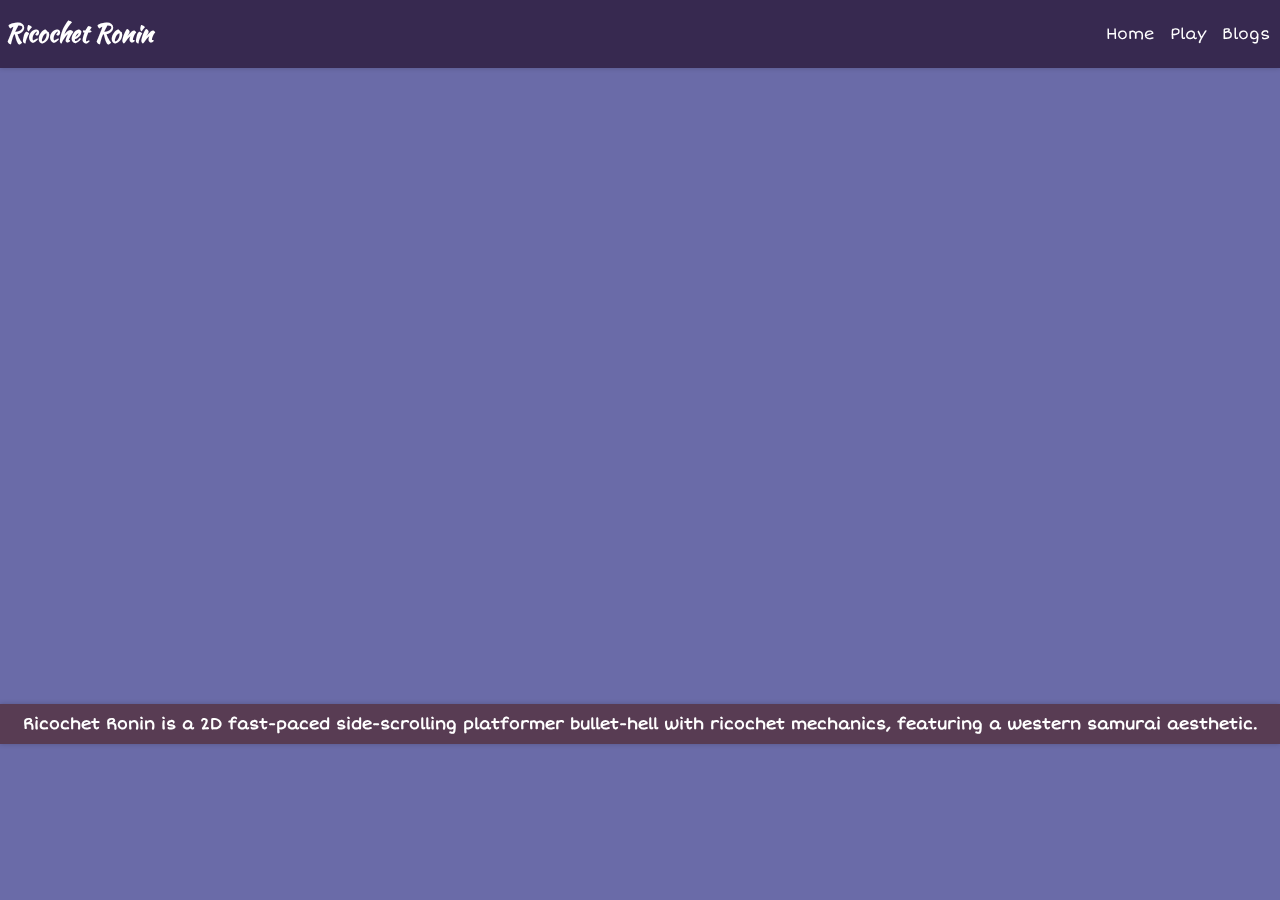
==== index.html @ 6682a8b3 "Color Palette Implementation" ====
<!DOCTYPE html>
<html>

<head>
    <meta charset="UTF-8">
    <meta http-equiv="X-UA-Compatible" content="IE=edge">
    <meta name="viewport" content="width=device-width, initial-scale=1.0">
    <title>Ricochet Ronin</title>
    <link rel="stylesheet" href="css/main.css">
</head>

<body>
    <div class="preview">
        <video autoplay loop muted src="videos/rr_trailer_test.mp4"></video>
    </div>

    <div class="header">
        <a href="index.html">
            <h2>Ricochet Ronin</h2>
        </a>
        <div class="nav">
            <a href="index.html">Home</a>
            <a href="https://douglasngo.itch.io/ricochet-ronin-beta-enemy-test" target="_blank">Play</a>
            <a href="blogs.html">Blogs</a>
        </div>
    </div>

    <div class="content">
        <h4 class="pitch">
            Ricochet Ronin is a 2D fast-paced side-scrolling platformer bullet-hell with ricochet mechanics, featuring a
            western samurai aesthetic.
        </h4>
    </div>

</body>

</html>
---- css/main.css ----
@import url('https://fonts.googleapis.com/css2?family=Kaushan+Script&family=Short+Stack&display=swap');

:root{
    --primary-color: #d8d9e3;
    --primary-dark: #6a6ba8;
    --primary-very-dark: #372950;
    --secondary-color: #583c53;
    --tertiary-color: #191826;
    --font-primary-color: #060506;
    --font-secondary-color: #ffffff;
}

* {
    margin: 0px;
    padding: 0px;
    box-sizing: border-box;
    font-family: 'Short Stack', cursive;
    color: var(--font-secondary-color);
}


body{
    margin: 0;
    background-color: var(--primary-dark);
    color: var(--font-secondary-color);
}

body h2{
    font-family: 'Kaushan Script', cursive;
}

.header{
    box-shadow: 0px 0px 5px 0px rgba(0, 0, 0, 0.2);
    background-color: var(--primary-very-dark);
    width: 100%;
    height: 7.5%;
    padding: 0px 5px;
    position: fixed;
    top: 0;
    display: flex;
    justify-content: space-between;
    align-items: center;
}

.header a{
    text-decoration: none;
}

.nav a{
    display: inline-block;
    text-align: center;
    padding: 0px 5px;
    text-decoration: none;
}

.preview{
    padding-bottom: 55%;
}

.preview video{
    width: 100%;
    position: fixed;
    top: 0;
    z-index: -1;
}

.top{
    padding-top: 5%;
}

.back-button {
    background-color: var(--primary-very-dark);
    margin: 5% 0;
    font-size: 18px;
    padding: 2px 15px;
    border-radius: 6px;
    margin-left: 1%;
    transition-duration: 0.3s;
}

.back-button:hover {
    background-color: black;
    color: white;
}

.back-button:active {
    transform: translateY(4px);
  }

.content{
    background-color: var(--primary-color);
    padding: 0;
}

.content p{
    margin: 0;
}

.pitch{
    box-shadow: 0px 0px 5px 0px rgba(0, 0, 0, 0.2);

    box-shadow: 0px, 0px, 5px, 0px, rgba(0, 0, 0, 0.2);
    background-color: var(--secondary-color);
    padding: 10px 2px;
    margin: 0;
    text-align: center;
    position: sticky; bottom: 100px;
}


.teamlist{
    list-style: none;

    padding: 25px;

    display: flex;
    justify-content: center;
    align-items: center;
    margin: auto;
    flex-wrap: wrap;
}

.membercard{
    width: 10em;
    height: 10em;
    
    margin: 30px 20px;
    padding: 20px;

    display: flex;
    justify-content: center;
    text-align: center;

    background-color: var(--secondary-color);

    box-shadow: 0px 0px 5px 0px rgba(0, 0, 0, 0.2);
}

.membercard a{
    text-decoration: none;
}

.membercard img{
    z-index: -1;
    border-radius: 50%;
}

.plaque{
    background-color: var(--primary-very-dark);
    box-shadow: 0px 0px 5px 0px rgba(0, 0, 0, 0.2);
    padding: 10px 0px;
    width: 11em;
}

#game-link-container {
    margin-top: 10%;
    display: flex;
    justify-content: flex-start;
    
}

#game-link {
    padding-left: 10px;
}

/*
#
#
# Blog Stuff
#
#
*/

.container {
    width: 100%;
}

.container .row {
    width: 80%;
    margin: auto;
}

.container .row .blogheader {
    width: 60%;
    text-align: center;
    margin: auto;
}

.container .row .blogheader h1 {
    padding-top: 30px;
    font-size: 45px;
    color: var(--font-secondary-color);
}

.container .row .blogheader p {
    margin-top: 15px;
    font-size: 18px;
    line-height: 1.5;
    color: var(--font-secondary-color);
}

.blogcontent {
    display: flex;
    justify-content: center;
    align-items: center;
    margin: auto;
    flex-wrap: wrap;
}

.blogcontent .card {
    flex-grow: 1;
    margin: 50px 20px;
    box-shadow: 0px 0px 5px 0px rgba(0, 0, 0, 0.2);
    background-color: var(--primary-very-dark);
}

.blogcontent .card img {
    width: 500px;
    height: auto;
    margin: 10px;
}

.blogcontent .card h2 {
    margin-top: 10px;
    margin-left: 10px;
}

.blogcontent .card h4 {
    margin-top: 10px;
    margin-left: 10px;
    font-size: 18px;
}

.blogcontent .card p {
    font-size: 15px;
    color: var(--font-secondary-color);
    line-height: 1.5;
    padding: 10px;
}

@media screen and (max-width: 768px) {
    .teamlist{
        flex-direction: column;
    }
    
    .blogcontent{
        flex-direction: column;
    }
}
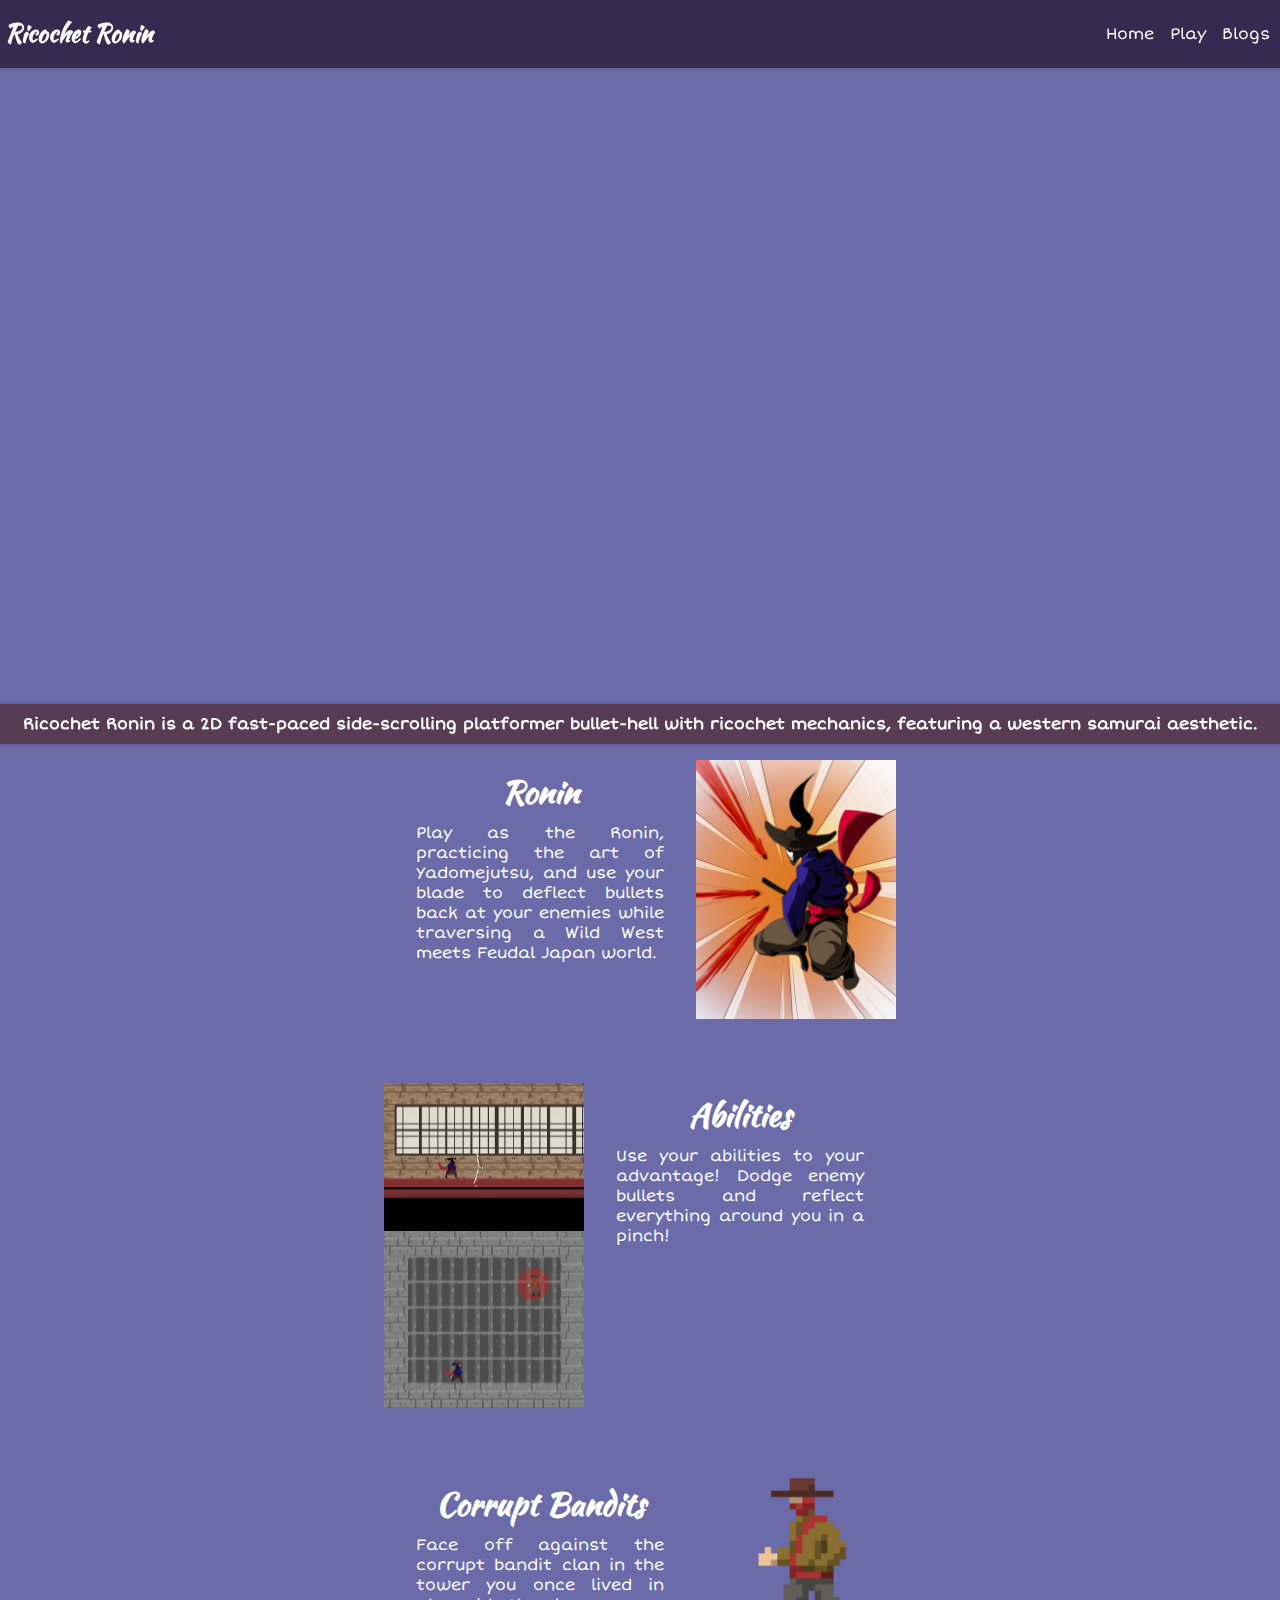
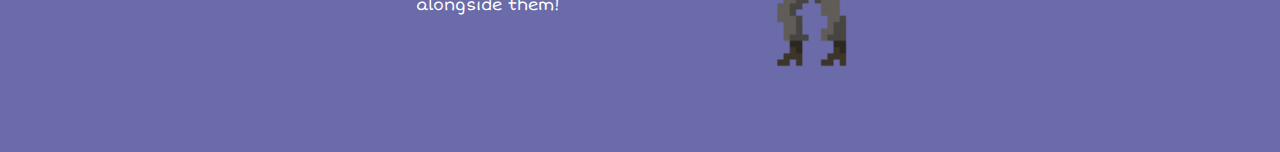
==== commit cd6852a5: "PPJs Week 07 + Website Updates" ====
--- a/index.html
+++ b/index.html
@@ -11,7 +11,7 @@
 
 <body>
     <div class="preview">
-        <video autoplay loop muted src="videos/rr_trailer_test.mp4"></video>
+        <video autoplay loop muted src="videos/rr-trailer.mp4"></video>
     </div>
 
     <div class="header">
@@ -20,7 +20,7 @@
         </a>
         <div class="nav">
             <a href="index.html">Home</a>
-            <a href="https://douglasngo.itch.io/ricochet-ronin-beta-enemy-test" target="_blank">Play</a>
+            <a href="download.html">Play</a>
             <a href="blogs.html">Blogs</a>
         </div>
     </div>
@@ -30,6 +30,55 @@
             Ricochet Ronin is a 2D fast-paced side-scrolling platformer bullet-hell with ricochet mechanics, featuring a
             western samurai aesthetic.
         </h4>
+
+        <div class="summary">
+            <div class="img-w-summary">
+                <div class="horiz-block">
+                    <h1>
+                        Ronin
+                    </h1>
+                    <p>
+                        Play as the Ronin, practicing the art of Yadomejutsu, and use your blade to deflect bullets back
+                        at your enemies while traversing a Wild West meets Feudal Japan world.
+                    </p>
+                </div>
+                <div class="horiz-block">
+                    <img src="images/content/hero-1.png" alt="">
+                </div>
+            </div>
+
+            <div class="img-w-summary">
+                <div class="horiz-block">
+                    <img src="images/content/dash.gif" alt="">
+                    <img src="images/content/omni.gif" alt="">
+                </div>
+                <div class="horiz-block">
+                    <h1>
+                        Abilities
+                    </h1>
+                    <p>
+                        Use your abilities to your advantage! Dodge enemy bullets and reflect everything around you in a
+                        pinch!
+                    </p>
+                </div>
+            </div>
+
+            <div class="img-w-summary">
+                <div class="horiz-block">
+                    <h1>
+                        Corrupt Bandits
+                    </h1>
+                    <p>
+                        Face off against the corrupt bandit clan in the tower you once lived in alongside them!
+                    </p>
+                </div>
+                <div class="horiz-block">
+                    <img src="images/ryan_k/idle-w7.gif" alt="">
+                </div>
+            </div>
+
+        </div>
+
     </div>
 
 </body>
--- a/css/main.css
+++ b/css/main.css
@@ -29,6 +29,10 @@
     font-family: 'Kaushan Script', cursive;
 }
 
+body h1{
+    font-family: 'Kaushan Script', cursive;
+}
+
 .header{
     box-shadow: 0px 0px 5px 0px rgba(0, 0, 0, 0.2);
     background-color: var(--primary-very-dark);
@@ -88,12 +92,16 @@
   }
 
 .content{
-    background-color: var(--primary-color);
+    background-color: var(--primary-dark);
     padding: 0;
 }
 
 .content p{
     margin: 0;
+}
+
+.ronin-cling{
+    right: 0px;
 }
 
 .pitch{
@@ -105,6 +113,36 @@
     margin: 0;
     text-align: center;
     position: sticky; bottom: 100px;
+}
+
+.summary{
+    text-align: justify;
+    padding: 1em 30%;
+}
+
+.img-w-summary{
+    display: flex;
+    flex-direction: row;
+    align-items: stretch;
+    margin: 0 0 4em 0;
+}
+
+.img-w-summary h1{
+    text-align: center;
+    padding: 0.25em 0;
+}
+
+.img-w-summary p{
+    padding: 0 2em;
+}
+
+.img-w-summary img{
+    width: 200px;
+}
+
+.horiz-block{
+    display: flex;
+    flex-direction: column;
 }
 
 
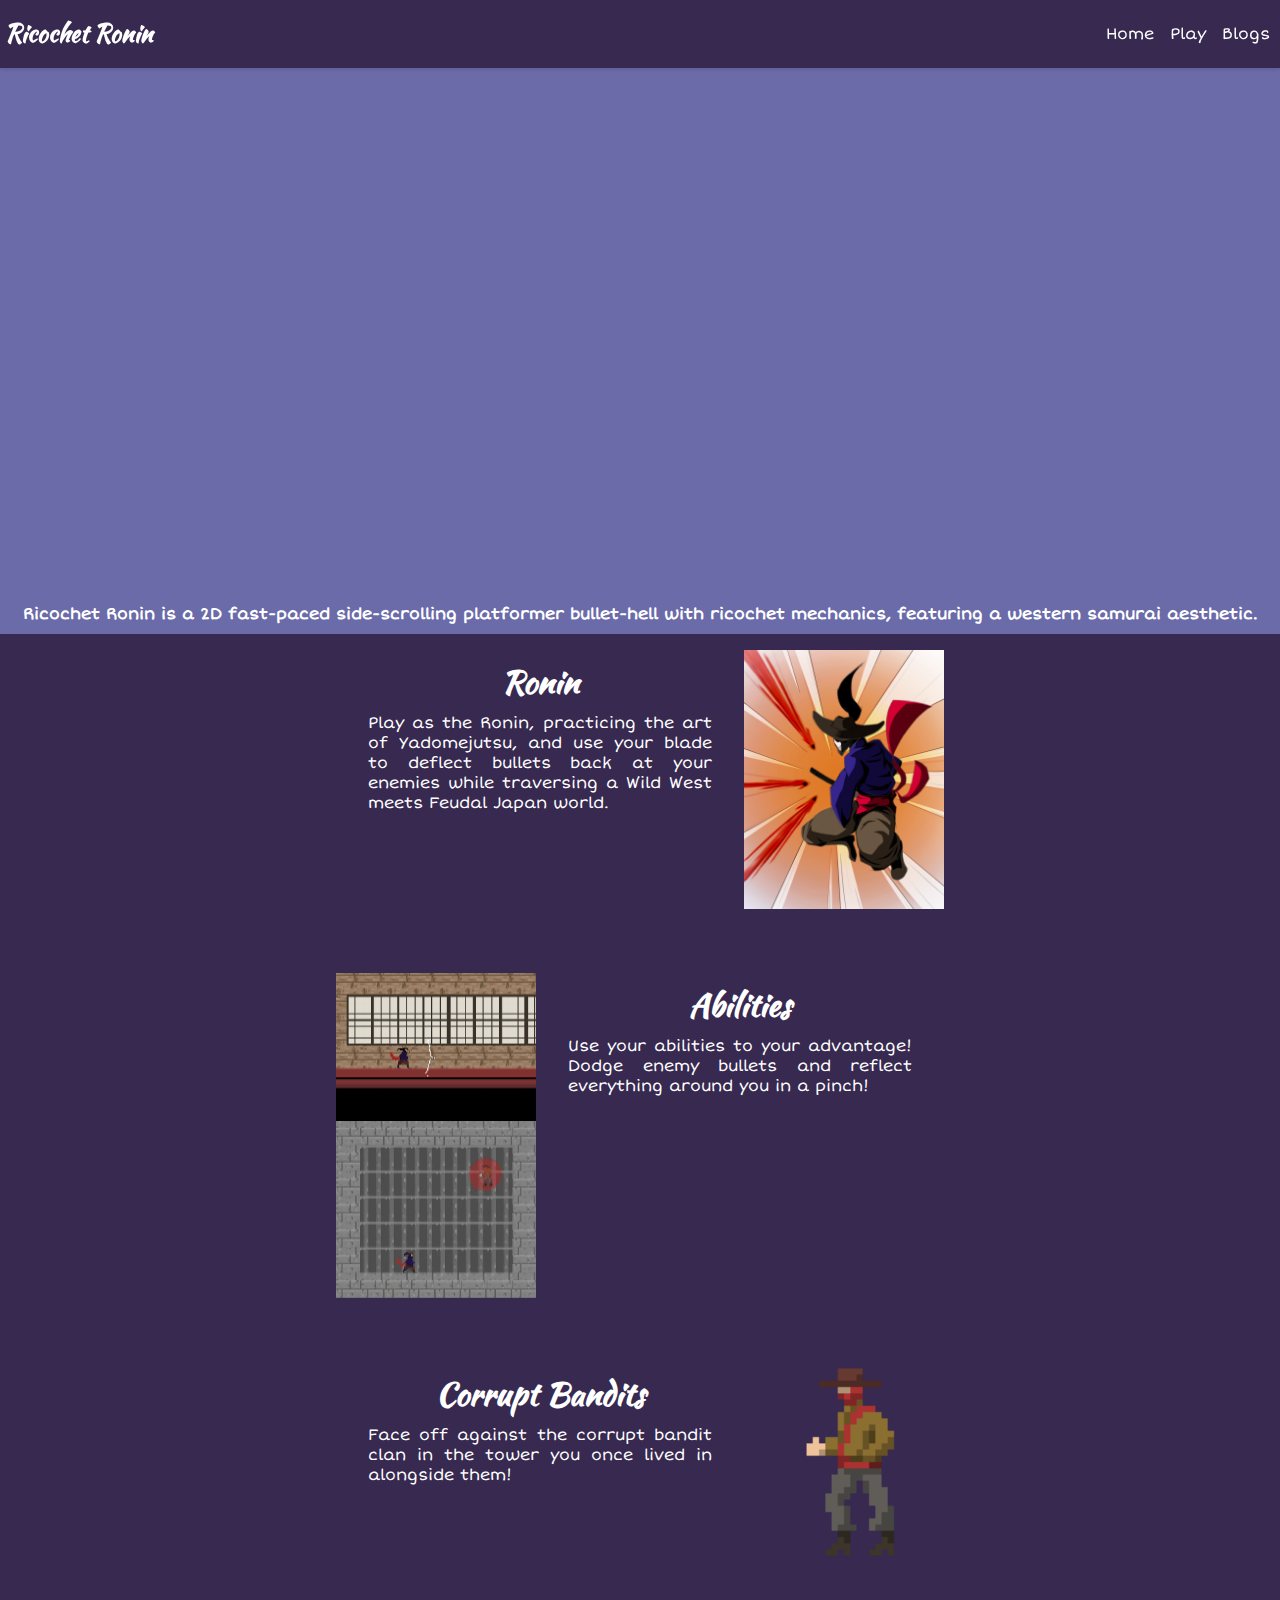
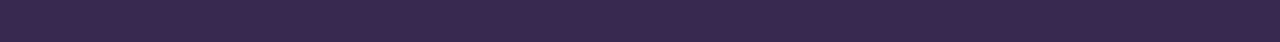
==== commit 878fe486: "New Trailer + Postmortem Start" ====
--- a/index.html
+++ b/index.html
@@ -10,10 +10,6 @@
 </head>
 
 <body>
-    <div class="preview">
-        <video autoplay loop muted src="videos/rr-trailer.mp4"></video>
-    </div>
-
     <div class="header">
         <a href="index.html">
             <h2>Ricochet Ronin</h2>
@@ -23,6 +19,12 @@
             <a href="download.html">Play</a>
             <a href="blogs.html">Blogs</a>
         </div>
+    </div>
+
+    <div class="top"></div>
+
+    <div class="preview">
+        <video autoplay loop muted src="videos/rr-trailer.mp4"></video>
     </div>
 
     <div class="content">
--- a/css/main.css
+++ b/css/main.css
@@ -57,10 +57,6 @@
     text-decoration: none;
 }
 
-.preview{
-    padding-bottom: 55%;
-}
-
 .preview video{
     width: 100%;
     position: fixed;
@@ -69,7 +65,7 @@
 }
 
 .top{
-    padding-top: 5%;
+    padding-top: 4.4%;
 }
 
 .back-button {
@@ -92,8 +88,9 @@
   }
 
 .content{
-    background-color: var(--primary-dark);
+    background-color: var(--primary-very-dark);
     padding: 0;
+    margin-top: 42%;
 }
 
 .content p{
@@ -105,19 +102,21 @@
 }
 
 .pitch{
-    box-shadow: 0px 0px 5px 0px rgba(0, 0, 0, 0.2);
-
     box-shadow: 0px, 0px, 5px, 0px, rgba(0, 0, 0, 0.2);
-    background-color: var(--secondary-color);
+    background-color: var(--primary-dark);
     padding: 10px 2px;
     margin: 0;
     text-align: center;
-    position: sticky; bottom: 100px;
 }
 
 .summary{
     text-align: justify;
-    padding: 1em 30%;
+    padding: 1em;
+    display: flex;
+    flex-direction: column;
+    margin: auto;
+    width: 40em;
+    background-color: var(--primary-very-dark);
 }
 
 .img-w-summary{
@@ -187,7 +186,7 @@
     background-color: var(--primary-very-dark);
     box-shadow: 0px 0px 5px 0px rgba(0, 0, 0, 0.2);
     padding: 10px 0px;
-    width: 11em;
+    width: 12em;
 }
 
 #game-link-container {
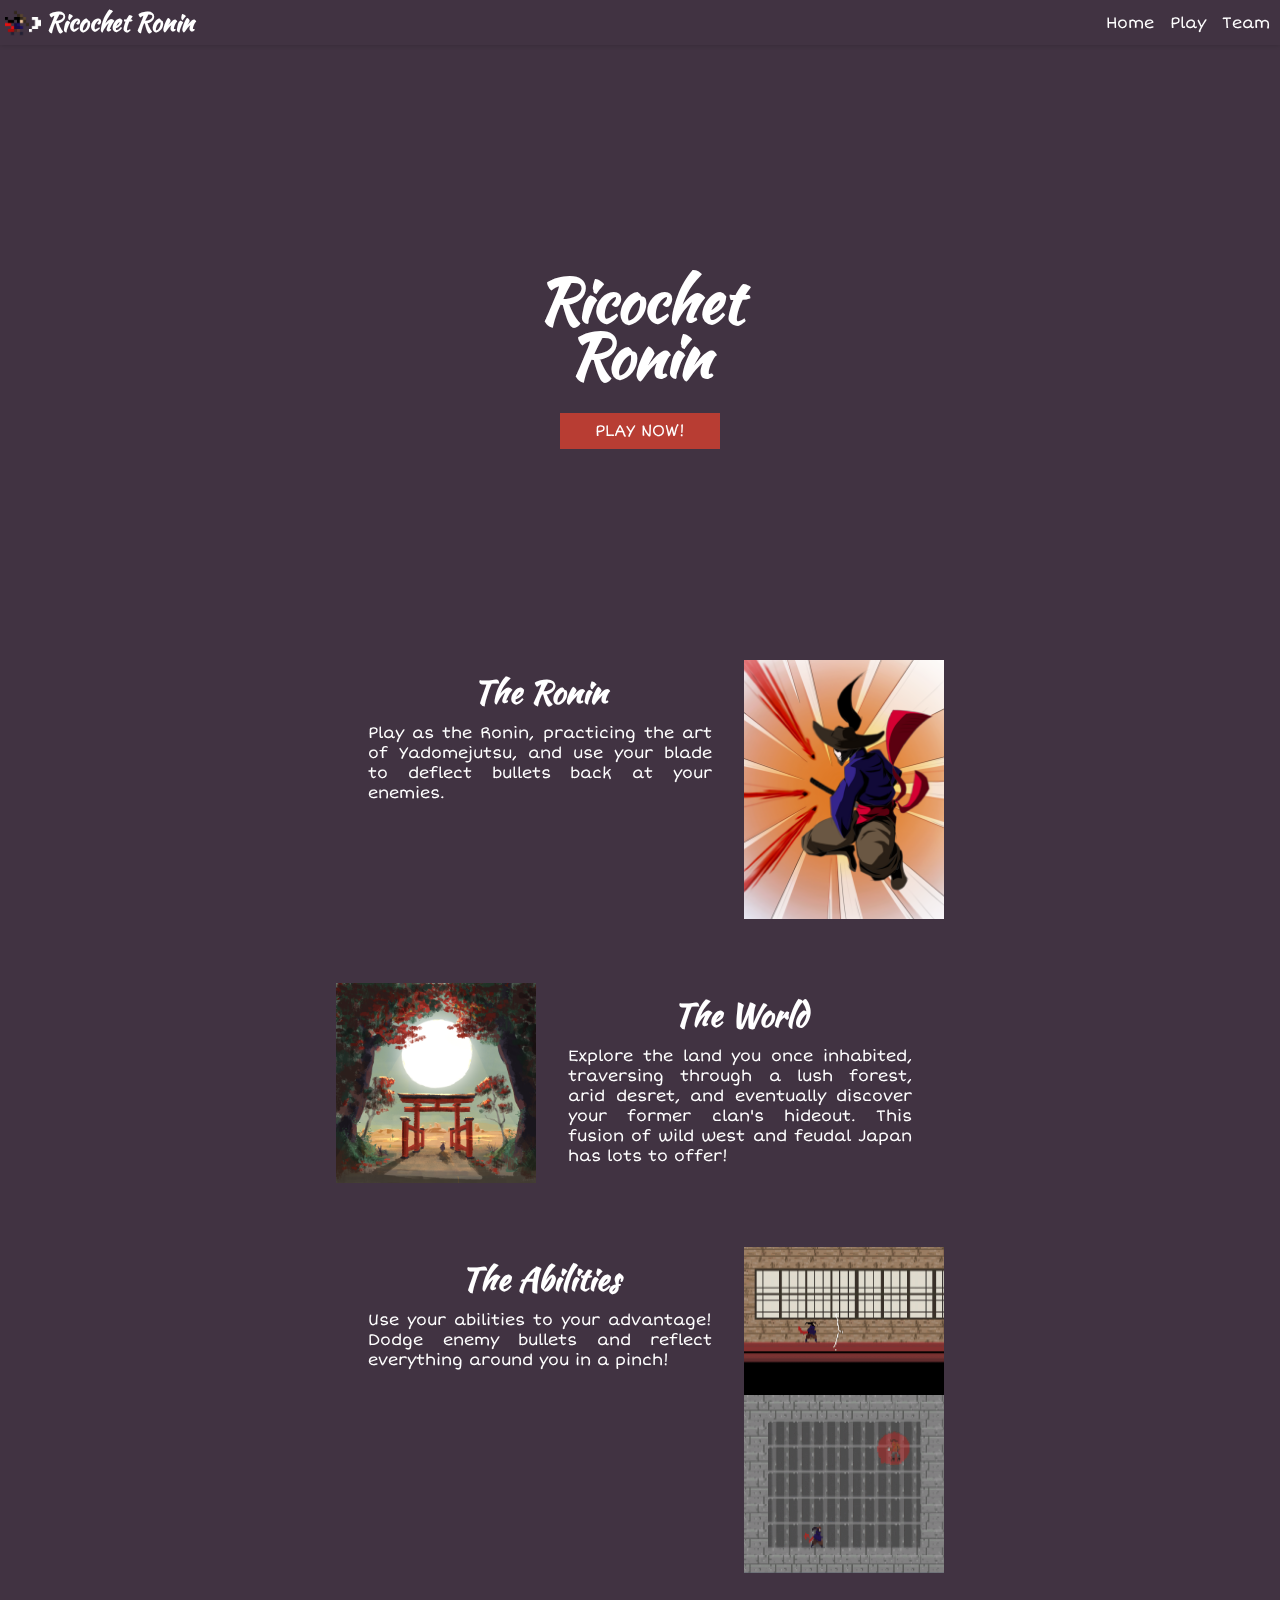
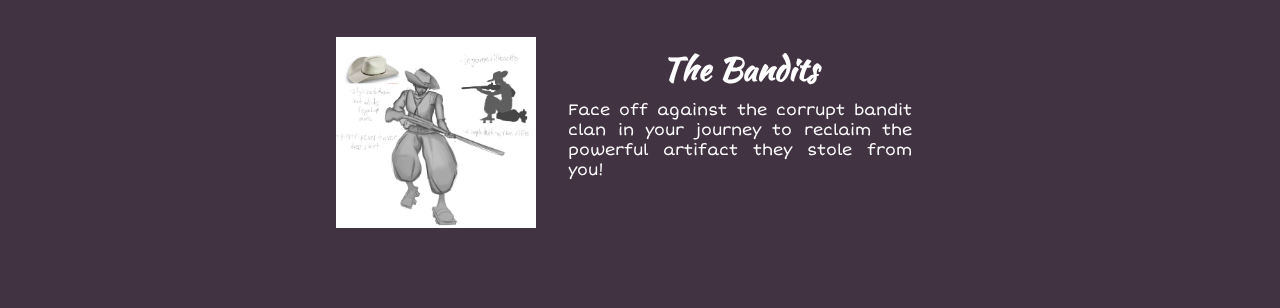
==== commit bfe442c8: "Website v2 Winter Term Redux" ====
--- a/index.html
+++ b/index.html
@@ -7,17 +7,21 @@
     <meta name="viewport" content="width=device-width, initial-scale=1.0">
     <title>Ricochet Ronin</title>
     <link rel="stylesheet" href="css/main.css">
+    <link rel="icon" href="images/content/bit-ronin.png">
 </head>
 
 <body>
     <div class="header">
-        <a href="index.html">
-            <h2>Ricochet Ronin</h2>
-        </a>
+        <div class="logo">
+            <a href="index.html">
+                <img src="images/content/bit-ronin.png" alt="">
+                <h2>Ricochet Ronin</h2>
+            </a>
+        </div>
         <div class="nav">
             <a href="index.html">Home</a>
-            <a href="download.html">Play</a>
-            <a href="blogs.html">Blogs</a>
+            <a href="https://douglasngo.itch.io/ricochet-ronin">Play</a>
+            <a href="team.html">Team</a>
         </div>
     </div>
 
@@ -27,21 +31,28 @@
         <video autoplay loop muted src="videos/rr-trailer.mp4"></video>
     </div>
 
+    <div class="title">
+        <h1>Ricochet <br> Ronin</h1>
+        <a href="https://douglasngo.itch.io/ricochet-ronin">PLAY NOW!</a>
+    </div>
+
     <div class="content">
+        <!--
         <h4 class="pitch">
             Ricochet Ronin is a 2D fast-paced side-scrolling platformer bullet-hell with ricochet mechanics, featuring a
             western samurai aesthetic.
         </h4>
+        -->
 
         <div class="summary">
             <div class="img-w-summary">
                 <div class="horiz-block">
                     <h1>
-                        Ronin
+                        The Ronin
                     </h1>
                     <p>
                         Play as the Ronin, practicing the art of Yadomejutsu, and use your blade to deflect bullets back
-                        at your enemies while traversing a Wild West meets Feudal Japan world.
+                        at your enemies.
                     </p>
                 </div>
                 <div class="horiz-block">
@@ -51,16 +62,16 @@
 
             <div class="img-w-summary">
                 <div class="horiz-block">
-                    <img src="images/content/dash.gif" alt="">
-                    <img src="images/content/omni.gif" alt="">
+                    <img src="images/content/env-concept-1.png" alt="">
                 </div>
                 <div class="horiz-block">
                     <h1>
-                        Abilities
+                        The World
                     </h1>
                     <p>
-                        Use your abilities to your advantage! Dodge enemy bullets and reflect everything around you in a
-                        pinch!
+                        Explore the land you once inhabited, traversing through a lush forest, arid desret, and
+                        eventually discover your former clan's hideout. This fusion of wild west and feudal Japan has
+                        lots to offer!
                     </p>
                 </div>
             </div>
@@ -68,14 +79,30 @@
             <div class="img-w-summary">
                 <div class="horiz-block">
                     <h1>
-                        Corrupt Bandits
+                        The Abilities
                     </h1>
                     <p>
-                        Face off against the corrupt bandit clan in the tower you once lived in alongside them!
+                        Use your abilities to your advantage! Dodge enemy bullets and reflect everything around you in a
+                        pinch!
                     </p>
                 </div>
                 <div class="horiz-block">
-                    <img src="images/ryan_k/idle-w7.gif" alt="">
+                    <img src="images/content/dash.gif" alt="">
+                    <img src="images/content/omni.gif" alt="">
+                </div>
+            </div>
+
+            <div class="img-w-summary">
+                <div class="horiz-block">
+                    <img src="images/content/bandit-concept-1.jpg" alt="">
+                </div>
+                <div class="horiz-block">
+                    <h1>
+                        The Bandits
+                    </h1>
+                    <p>
+                        Face off against the corrupt bandit clan in your journey to reclaim the powerful artifact they
+                        stole from you!
                 </div>
             </div>
 
--- a/css/main.css
+++ b/css/main.css
@@ -1,13 +1,14 @@
 @import url('https://fonts.googleapis.com/css2?family=Kaushan+Script&family=Short+Stack&display=swap');
 
 :root{
-    --primary-color: #d8d9e3;
-    --primary-dark: #6a6ba8;
-    --primary-very-dark: #372950;
-    --secondary-color: #583c53;
-    --tertiary-color: #191826;
-    --font-primary-color: #060506;
-    --font-secondary-color: #ffffff;
+    --primary-color: #413342;
+    --primary-dark: #242424;
+    --primary-light: #6e586b;
+    --secondary-color: #9b3529;
+    --secondary-light: #b83d33;
+    --tertiary-color: #f59941;
+    --font-primary-color: #ffffff;
+    --font-secondary-color: #060506;
 }
 
 * {
@@ -15,14 +16,13 @@
     padding: 0px;
     box-sizing: border-box;
     font-family: 'Short Stack', cursive;
-    color: var(--font-secondary-color);
+    color: var(--font-primary-color);
 }
 
 
 body{
     margin: 0;
-    background-color: var(--primary-dark);
-    color: var(--font-secondary-color);
+    background-color: var(--primary-color);
 }
 
 body h2{
@@ -35,9 +35,9 @@
 
 .header{
     box-shadow: 0px 0px 5px 0px rgba(0, 0, 0, 0.2);
-    background-color: var(--primary-very-dark);
+    background-color: var(--primary-color);
     width: 100%;
-    height: 7.5%;
+    height: 5%;
     padding: 0px 5px;
     position: fixed;
     top: 0;
@@ -48,6 +48,17 @@
 
 .header a{
     text-decoration: none;
+}
+
+.logo{
+    display: inline-block;
+    width: 15em;
+}
+
+.logo img{
+    float:  left;
+    margin: 0 5px 0 0;
+    height: 36px;
 }
 
 .nav a{
@@ -65,32 +76,36 @@
 }
 
 .top{
-    padding-top: 4.4%;
-}
-
-.back-button {
-    background-color: var(--primary-very-dark);
-    margin: 5% 0;
-    font-size: 18px;
-    padding: 2px 15px;
-    border-radius: 6px;
-    margin-left: 1%;
-    transition-duration: 0.3s;
-}
-
-.back-button:hover {
-    background-color: black;
-    color: white;
-}
-
-.back-button:active {
-    transform: translateY(4px);
-  }
+    padding-top: 5%;
+}
+
+.title{
+    display: flex;
+    flex-direction: column;
+    align-items: center;
+    padding: 14% 0;
+    margin: auto;
+    max-width: 40%;
+}
+
+.title h1{
+    text-align: center;
+    font-size: 60px;
+    line-height: 55px;
+    margin: 0.5em 0;
+}
+
+.title a{
+    background-color: var(--secondary-light);
+    text-decoration: none;
+    text-align: center;
+    padding: 0.5em;
+    width: 10em;
+}
 
 .content{
-    background-color: var(--primary-very-dark);
-    padding: 0;
-    margin-top: 42%;
+    background-color: var(--primary-color);
+    padding-top: 1em;
 }
 
 .content p{
@@ -103,7 +118,7 @@
 
 .pitch{
     box-shadow: 0px, 0px, 5px, 0px, rgba(0, 0, 0, 0.2);
-    background-color: var(--primary-dark);
+    background-color: var(--secondary-light);
     padding: 10px 2px;
     margin: 0;
     text-align: center;
@@ -115,8 +130,8 @@
     display: flex;
     flex-direction: column;
     margin: auto;
-    width: 40em;
-    background-color: var(--primary-very-dark);
+    max-width: 40em;
+    background-color: var(--primary-color);
 }
 
 .img-w-summary{
@@ -158,35 +173,33 @@
 }
 
 .membercard{
-    width: 10em;
+    display: flex;
+    
     height: 10em;
-    
-    margin: 30px 20px;
+
+    margin: 10px 20px;
     padding: 20px;
 
     display: flex;
     justify-content: center;
-    text-align: center;
-
-    background-color: var(--secondary-color);
+    text-align: left;
+
+    background-color: var(--primary-light);
 
     box-shadow: 0px 0px 5px 0px rgba(0, 0, 0, 0.2);
 }
 
-.membercard a{
-    text-decoration: none;
-}
-
 .membercard img{
-    z-index: -1;
     border-radius: 50%;
 }
 
 .plaque{
-    background-color: var(--primary-very-dark);
-    box-shadow: 0px 0px 5px 0px rgba(0, 0, 0, 0.2);
-    padding: 10px 0px;
+    padding: 10px 20px;
     width: 12em;
+}
+
+.membercard p{
+    font-size: 14px;
 }
 
 #game-link-container {
@@ -200,87 +213,13 @@
     padding-left: 10px;
 }
 
-/*
-#
-#
-# Blog Stuff
-#
-#
-*/
-
-.container {
-    width: 100%;
-}
-
-.container .row {
-    width: 80%;
-    margin: auto;
-}
-
-.container .row .blogheader {
-    width: 60%;
-    text-align: center;
-    margin: auto;
-}
-
-.container .row .blogheader h1 {
-    padding-top: 30px;
-    font-size: 45px;
-    color: var(--font-secondary-color);
-}
-
-.container .row .blogheader p {
-    margin-top: 15px;
-    font-size: 18px;
-    line-height: 1.5;
-    color: var(--font-secondary-color);
-}
-
-.blogcontent {
-    display: flex;
-    justify-content: center;
-    align-items: center;
-    margin: auto;
-    flex-wrap: wrap;
-}
-
-.blogcontent .card {
-    flex-grow: 1;
-    margin: 50px 20px;
-    box-shadow: 0px 0px 5px 0px rgba(0, 0, 0, 0.2);
-    background-color: var(--primary-very-dark);
-}
-
-.blogcontent .card img {
-    width: 500px;
-    height: auto;
-    margin: 10px;
-}
-
-.blogcontent .card h2 {
-    margin-top: 10px;
-    margin-left: 10px;
-}
-
-.blogcontent .card h4 {
-    margin-top: 10px;
-    margin-left: 10px;
-    font-size: 18px;
-}
-
-.blogcontent .card p {
-    font-size: 15px;
-    color: var(--font-secondary-color);
-    line-height: 1.5;
-    padding: 10px;
-}
-
 @media screen and (max-width: 768px) {
+    .preview video{
+        width: 200%;
+        left: -50%;
+    }
+    
     .teamlist{
         flex-direction: column;
     }
-    
-    .blogcontent{
-        flex-direction: column;
-    }
 }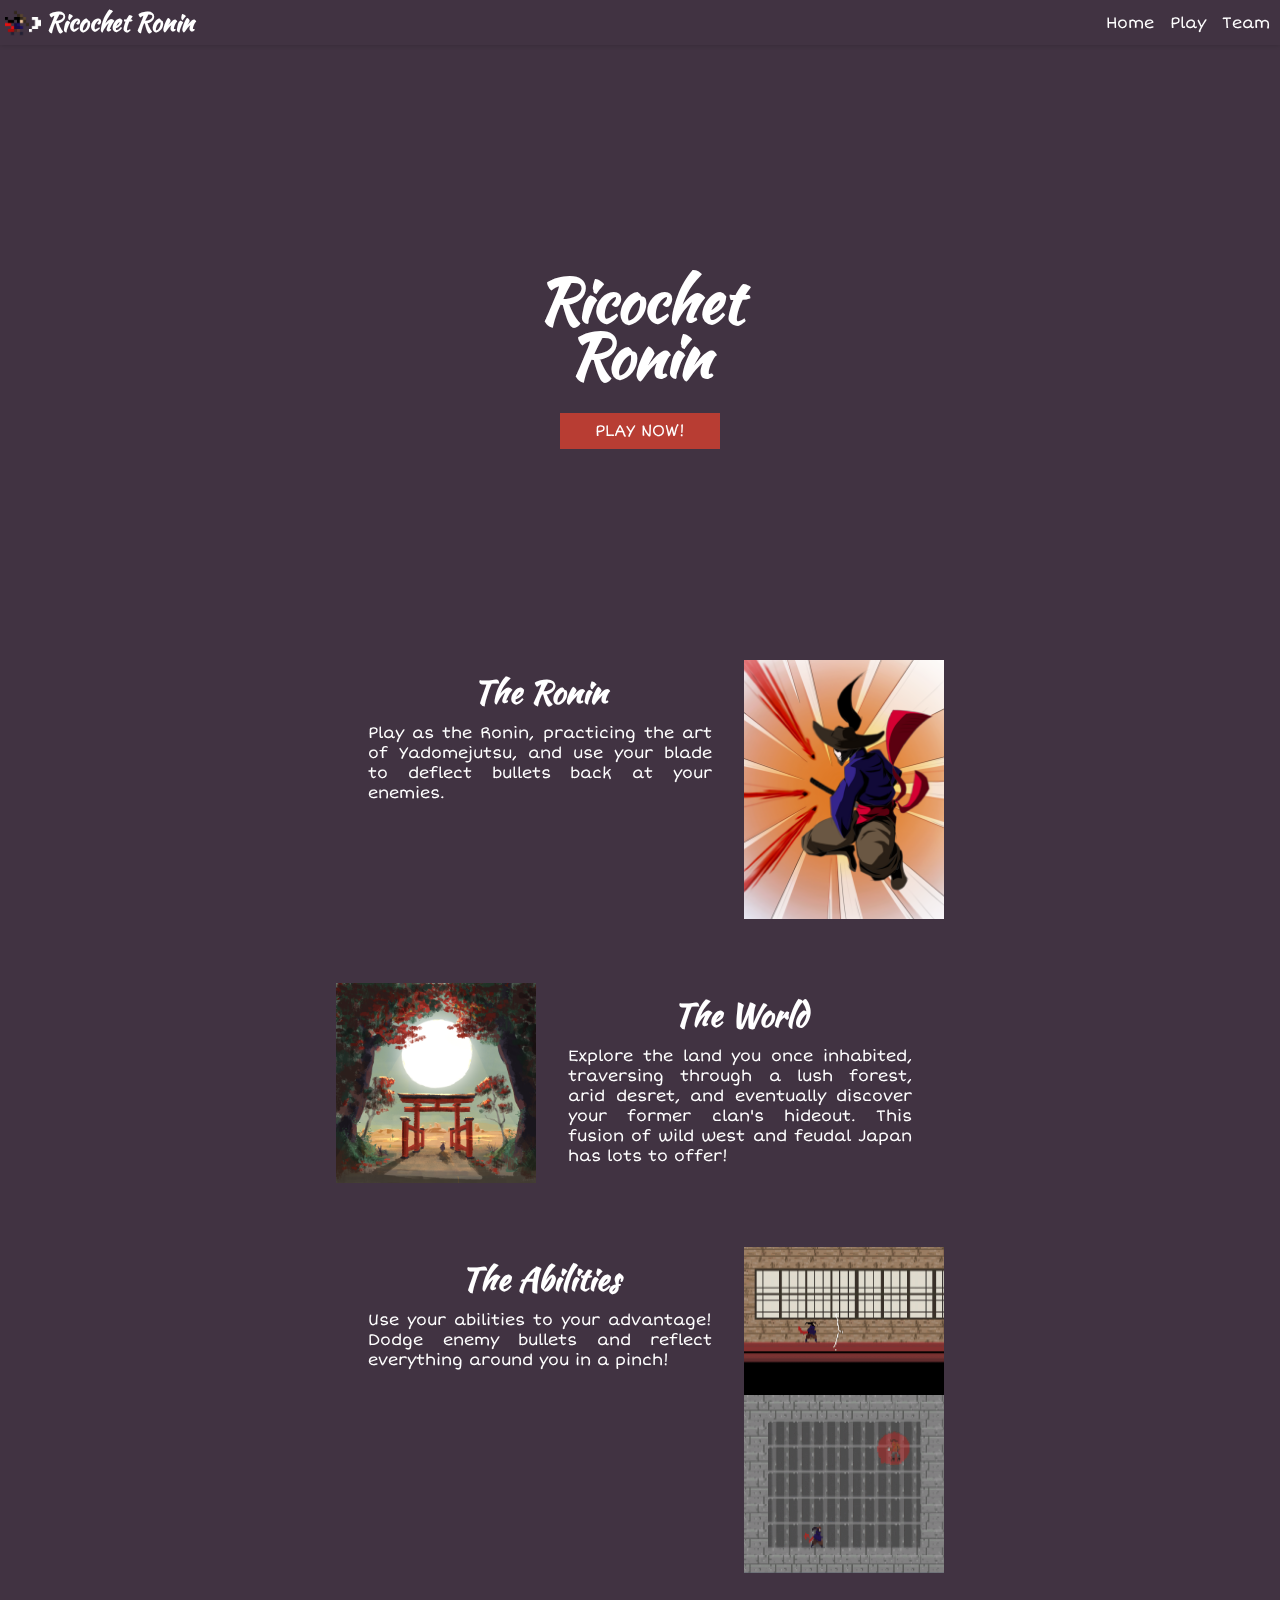
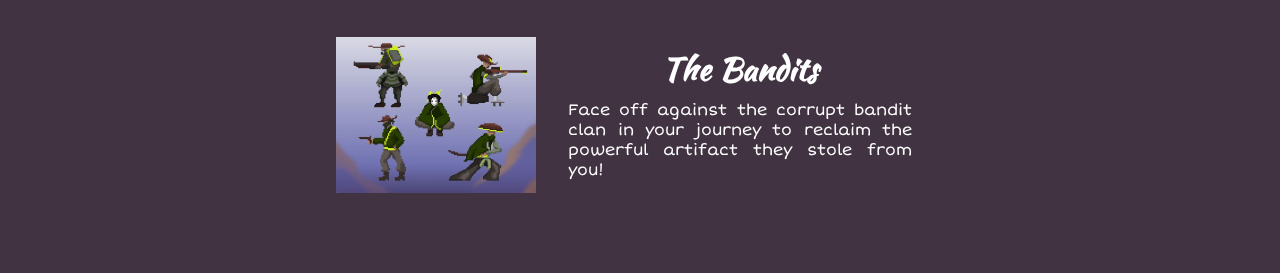
==== commit 47e002c0: "Final Updates" ====
--- a/index.html
+++ b/index.html
@@ -20,7 +20,7 @@
         </div>
         <div class="nav">
             <a href="index.html">Home</a>
-            <a href="https://douglasngo.itch.io/ricochet-ronin">Play</a>
+            <a href="https://team-ronin.itch.io/ricochet-ronin" target="_blank">Play</a>
             <a href="team.html">Team</a>
         </div>
     </div>
@@ -33,7 +33,7 @@
 
     <div class="title">
         <h1>Ricochet <br> Ronin</h1>
-        <a href="https://douglasngo.itch.io/ricochet-ronin">PLAY NOW!</a>
+        <a href="https://team-ronin.itch.io/ricochet-ronin" , target="_blank">PLAY NOW!</a>
     </div>
 
     <div class="content">
@@ -94,7 +94,7 @@
 
             <div class="img-w-summary">
                 <div class="horiz-block">
-                    <img src="images/content/bandit-concept-1.jpg" alt="">
+                    <img src="images/content/bandits.JPG" alt="">
                 </div>
                 <div class="horiz-block">
                     <h1>
